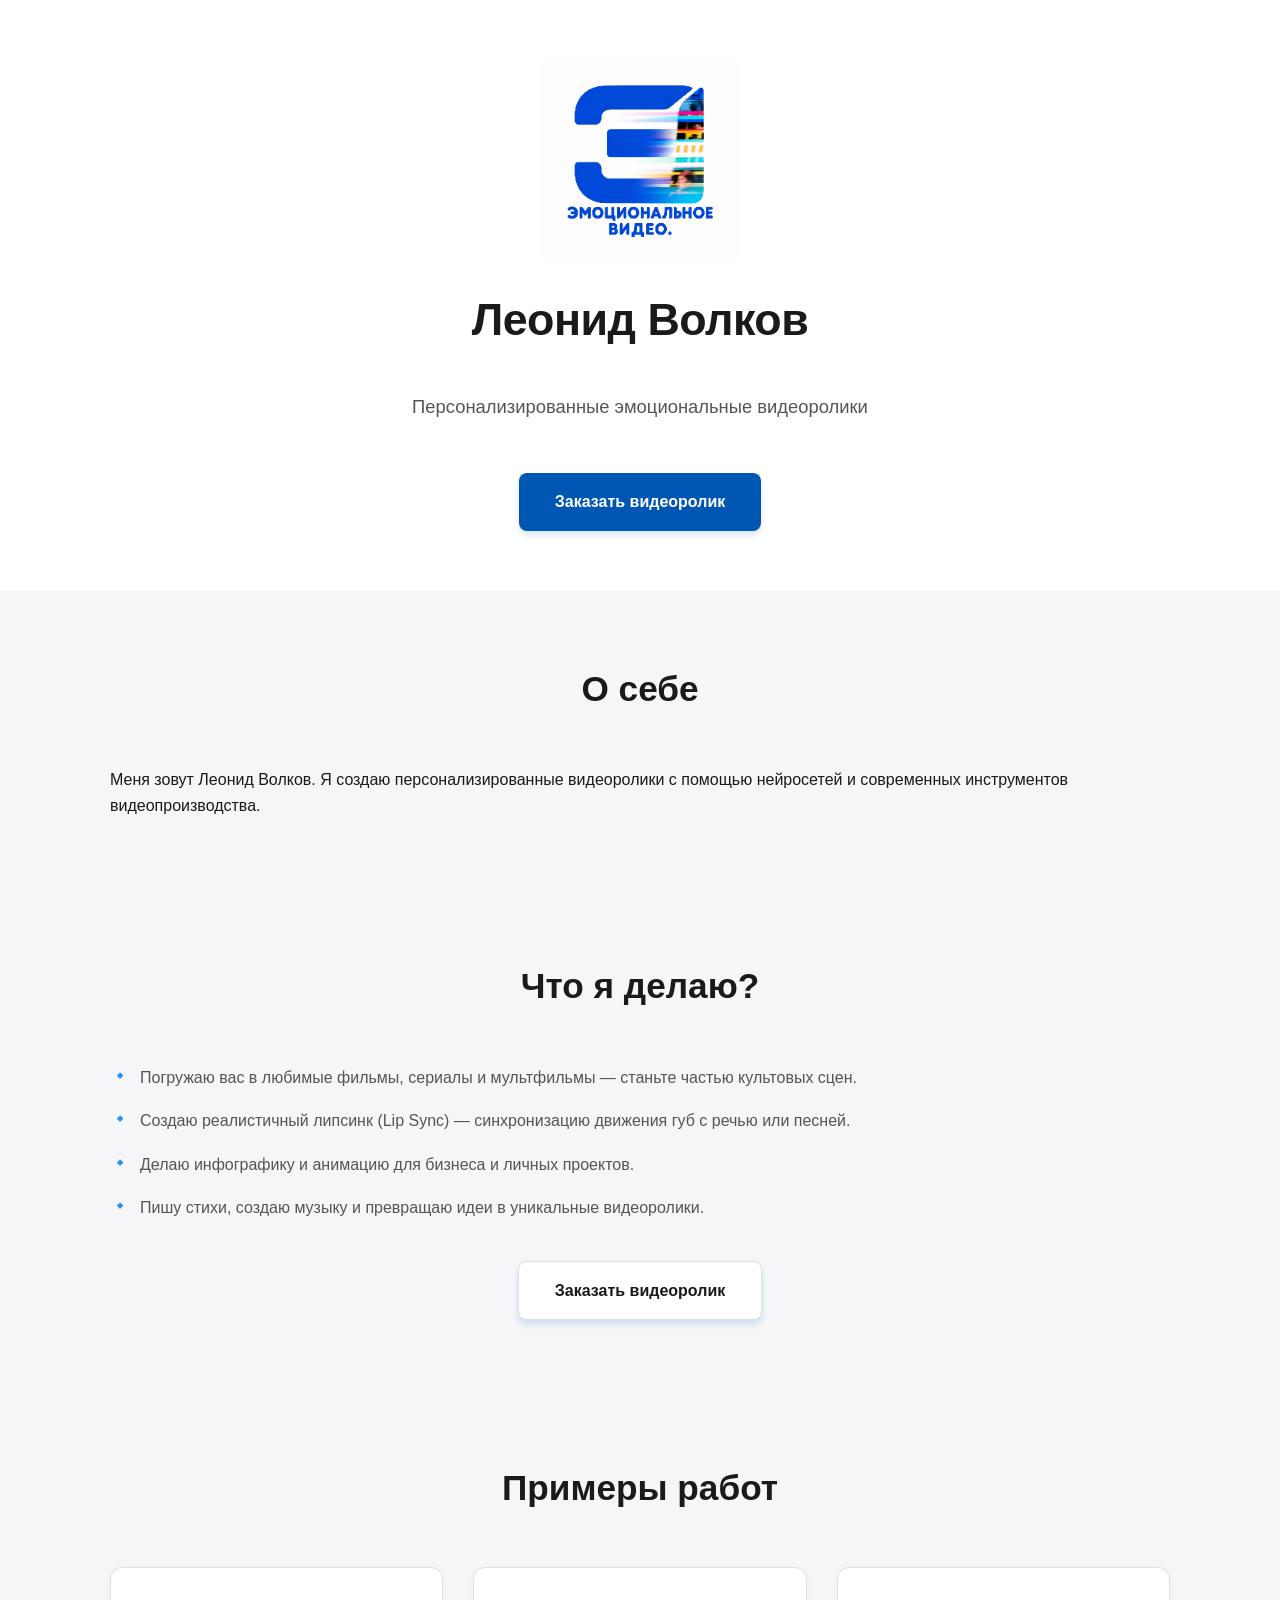
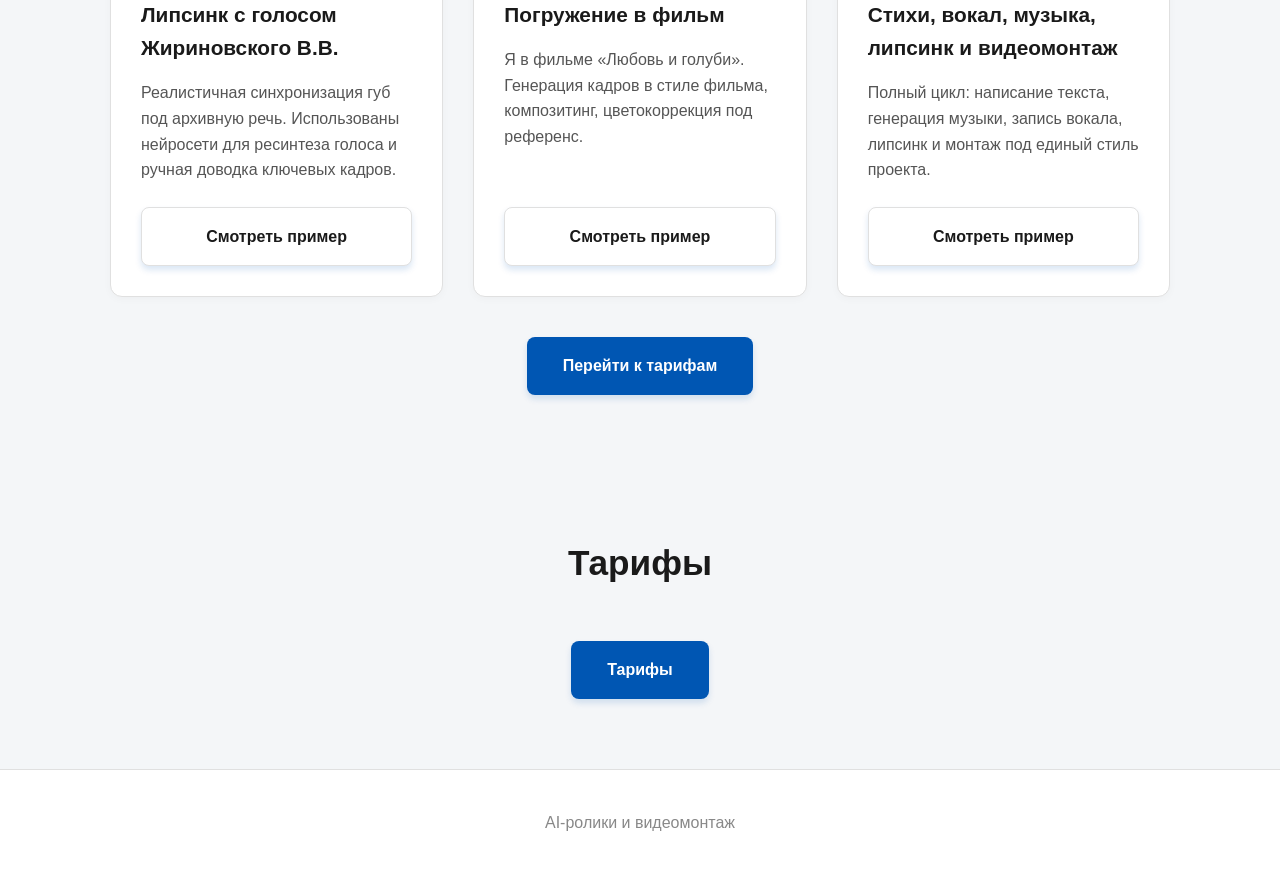
==== index.html @ b839b35c "Update index.html" ====
<!DOCTYPE html>
<html lang="ru">
<head>
  <meta charset="UTF-8" />
  <meta name="viewport" content="width=device-width, initial-scale=1.0"/>
  <title>Эмоциональное видео</title>
  <link rel="stylesheet" href="style.css" />
</head>
<body>
  <header class="hero">
    <div class="container hero-content">
      <a href="/" class="logo-link">
        <img src="logo.png" alt="Логотип Эмоциональное видео" class="logo" />
      </a>
      <h1 class="hero-title">Леонид Волков</h1>
      <p class="hero-subtitle">Персонализированные эмоциональные видеоролики</p>
      <!-- Кнопка заказа: ведёт на форму Vercel -->
      <a href="https://emotion-vid-form.vercel.app/" target="_blank" rel="noopener noreferrer" class="btn btn-primary">Заказать видеоролик</a>
    </div>
  </header>

  <main class="container">
    <section id="about" class="section">
      <h2>О себе</h2>
      <p>Меня зовут Леонид Волков. Я создаю персонализированные видеоролики с помощью нейросетей и современных инструментов видеопроизводства.</p>
    </section>

    <section id="services" class="section">
      <h2>Что я делаю?</h2>
      <ul class="services-list">
        <li>Погружаю вас в любимые фильмы, сериалы и мультфильмы — станьте частью культовых сцен.</li>
        <li>Создаю реалистичный липсинк (Lip Sync) — синхронизацию движения губ с речью или песней.</li>
        <li>Делаю инфографику и анимацию для бизнеса и личных проектов.</li>
        <li>Пишу стихи, создаю музыку и превращаю идеи в уникальные видеоролики.</li>
      </ul>
      
      <div class="cta-block">
        <a href="https://emotion-vid-form.vercel.app/" target="_blank" rel="noopener noreferrer" class="btn btn-secondary">Заказать видеоролик</a>
      </div>
    </section>

    <section id="portfolio" class="section">
      <h2>Примеры работ</h2>
      <div class="portfolio-grid">
        <article class="portfolio-card">
          <h3>Липсинк с голосом Жириновского В.В.</h3>
          <p>Реалистичная синхронизация губ под архивную речь. Использованы нейросети для ресинтеза голоса и ручная доводка ключевых кадров.</p>
          <!-- Ссылка на Яндекс Диск -->
          <a href="https://disk.yandex.ru/i/XVsx-umc2unrLg" target="_blank" rel="noopener noreferrer" class="btn btn-secondary">Смотреть пример</a>
        </article>
        <article class="portfolio-card">
          <h3>Погружение в фильм</h3>
          <p>Я в фильме «Любовь и голуби». Генерация кадров в стиле фильма, композитинг, цветокоррекция под референс.</p>
          <!-- Ссылка на Яндекс Диск -->
          <a href="https://disk.yandex.ru/i/4N3-dOm4tUbSUQ" target="_blank" rel="noopener noreferrer" class="btn btn-secondary">Смотреть пример</a>
        </article>
        <article class="portfolio-card">
          <h3>Стихи, вокал, музыка, липсинк и видеомонтаж</h3>
          <p>Полный цикл: написание текста, генерация музыки, запись вокала, липсинк и монтаж под единый стиль проекта.</p>
          <!-- Ссылка на Яндекс Диск -->
          <a href="https://disk.yandex.ru/i/h8XkoGeru8q1Rg" target="_blank" rel="noopener noreferrer" class="btn btn-secondary">Смотреть пример</a>
        </article>
      </div>

      <!-- Кнопка для перехода к секции тарифов -->
      <div class="cta-block" style="margin-top: 40px; text-align: center;">
        <a href="#pricing" class="btn btn-primary">Перейти к тарифам</a>
      </div>
    </section>

    <section id="pricing" class="section">
      <h2>Тарифы</h2>
      
      <!-- Крупная кнопка «Тарифы», ведущая на Яндекс Диск -->
      <div class="cta-block" style="margin-top: 20px; text-align: center;">
        <a href="https://disk.yandex.ru/i/L6-0BLLnjl2rQQ" target="_blank" rel="noopener noreferrer" class="btn btn-primary">Тарифы</a>
      </div>
    </section>
  </main>

  <footer>
    <div class="container">
      <p>AI-ролики и видеомонтаж</p>
      
    </div>
  </footer>
</body>
</html>
---- style.css ----
/* --- Общие настройки --- */
:root {
  --primary-color: #0056b3;       /* Более глубокий синий, как на логотипе */
  --primary-hover: #003d82;      /* Цвет при наведении */
  --text-dark: #1a1a1a;           /* Почти чёрный, но мягче для глаз */
  --text-gray: #555555;          /* Серый для второстепенного текста */
  --bg-light: #f4f6f8;           /* Лёгкий серо-голубой фон вместо чисто белого */
  --border-color: #e0e0e0;
  --container-width: 1100px;
}

* {
  box-sizing: border-box;
  margin: 0;
  padding: 0;
}

body {
  /* Современный стек шрифтов: выглядит дорого и читается отлично */
  font-family: -apple-system, BlinkMacSystemFont, "Segoe UI", Roboto, "Helvetica Neue", Arial, sans-serif;
  color: var(--text-dark);
  line-height: 1.6;
  background-color: var(--bg-light);
}

.container {
  max-width: var(--container-width);
  margin: 0 auto;
  padding: 0 20px;
}

a {
  text-decoration: none;
  color: inherit;
}

ul {
  list-style: none;
}

/* --- Hero-секция (первый экран) --- */
.hero {
  background-color: #ffffff;
  padding: 60px 0;
  text-align: center;
}

.hero-content {
  display: flex;
  flex-direction: column;
  align-items: center;
  gap: 24px;
}

.logo {
  max-width: 200px;
  height: auto;
  display: block;
}

.hero-info {
  text-align: center;
  max-width: 600px;
}

.hero-title {
  font-size: 2.8rem;
  font-weight: 700;
  color: var(--text-dark);
  margin: 0 0 12px;
  letter-spacing: -0.5px;
}

.hero-subtitle {
  font-size: 1.15rem;
  color: var(--text-gray);
  margin-bottom: 28px;
}

/* --- Кнопки (единый стиль для всех) --- */
.btn {
  display: inline-block;
  padding: 16px 36px;
  border-radius: 8px;
  font-weight: 600;
  font-size: 1rem;
  transition: all 0.3s cubic-bezier(0.25, 1, 0.5, 1);
  text-align: center;
  box-shadow: 0 4px 6px rgba(0, 86, 179, 0.15);
}

.btn-primary {
  background-color: var(--primary-color);
  color: #ffffff;
}

.btn-primary:hover {
  background-color: var(--primary-hover);
  transform: translateY(-2px);
  box-shadow: 0 6px 12px rgba(0, 86, 179, 0.25);
}

.btn-secondary {
  background-color: #ffffff;
  color: var(--text-dark);
  border: 1px solid var(--border-color);
}

.btn-secondary:hover {
  background-color: #f9f9f9;
  border-color: var(--border-color);
  transform: translateY(-1px);
}

/* --- Секции --- */
.section {
  padding: 70px 0;
}

h2 {
  font-size: 2.2rem;
  text-align: center;
  margin-bottom: 50px;
  color: var(--text-dark);
  font-weight: 700;
}

.services-list li {
  margin-bottom: 18px;
  color: var(--text-gray);
  display: flex;
  align-items: flex-start;
}

.services-list li::before {
  content: "🔹";
  margin-right: 10px;
  display: inline-block;
  line-height: 1.4;
}

.cta-block {
  margin-top: 40px;
  text-align: center;
}

/* --- Портфолио (примеры работ) --- */
.portfolio-grid {
  display: grid;
  grid-template-columns: repeat(auto-fit, minmax(300px, 1fr));
  gap: 30px;
}

.portfolio-card {
  background: #ffffff;
  border: 1px solid var(--border-color);
  padding: 30px;
  border-radius: 12px;
  display: flex;
  flex-direction: column;
  box-shadow: 0 2px 8px rgba(0,0,0,0.03);
  transition: transform 0.3s ease;
}

.portfolio-card:hover {
  transform: translateY(-4px);
  box-shadow: 0 8px 20px rgba(0,0,0,0.08);
  border-color: transparent;
}

.portfolio-card h3 {
  margin-top: 0;
  margin-bottom: 16px;
  color: var(--text-dark);
  font-size: 1.3rem;
}

.portfolio-card p {
  color: var(--text-gray);
  margin-bottom: 24px;
  flex-grow: 1;
}

.link-btn {
  color: var(--primary-color);
  font-weight: 600;
  align-self: flex-start;
  display: inline-block;
  padding: 10px 20px;
  background: #f0f7ff;
  border-radius: 6px;
  transition: all 0.2s;
}

.link-btn:hover {
  background: var(--primary-color);
  color: #ffffff;
}

/* --- Footer --- */
footer {
  background-color: #ffffff;
  padding: 40px 0;
  text-align: center;
  color: #888;
  border-top: 1px solid var(--border-color);
}

/* --- Адаптивность (мобильные) --- */
@media (max-width: 768px) {
  .hero-title {
    font-size: 2.2rem;
  }
  
  .hero-content {
    padding: 0 16px;
  }

  .section {
    padding: 50px 0;
  }
}
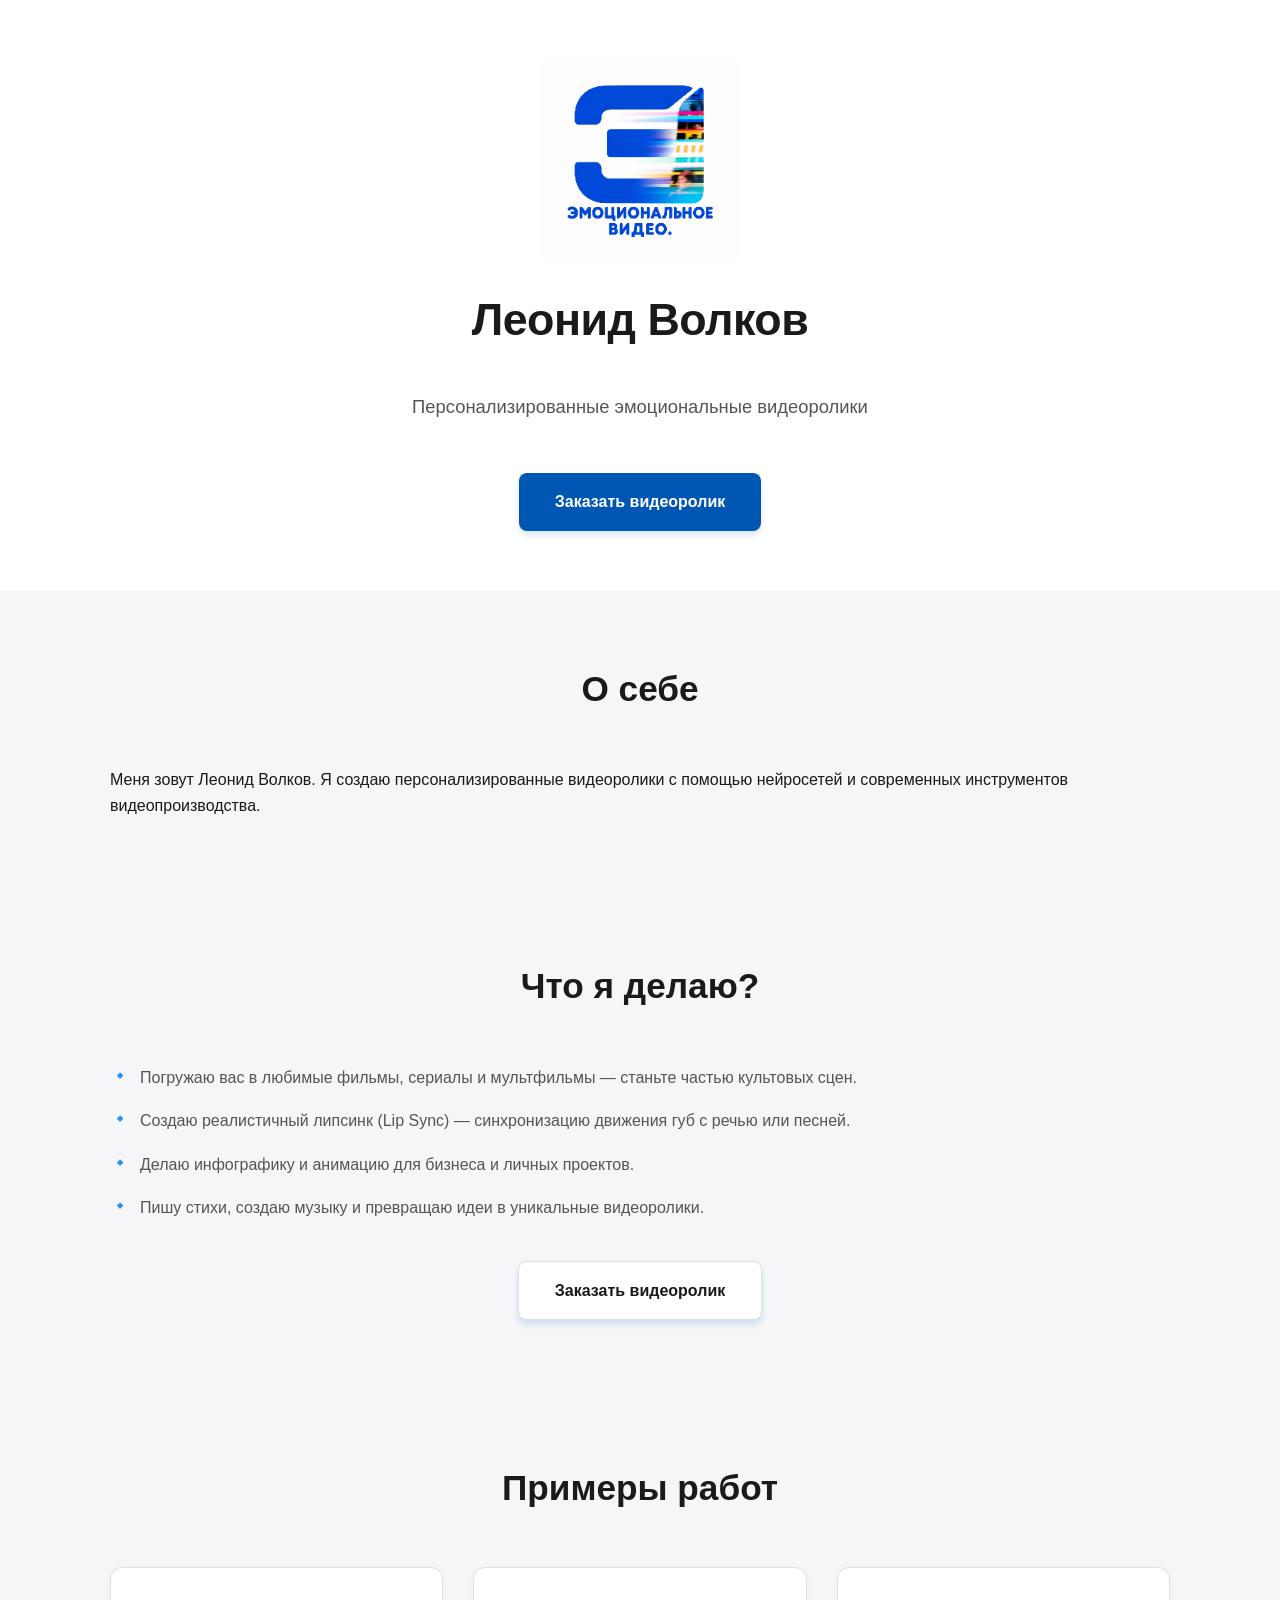
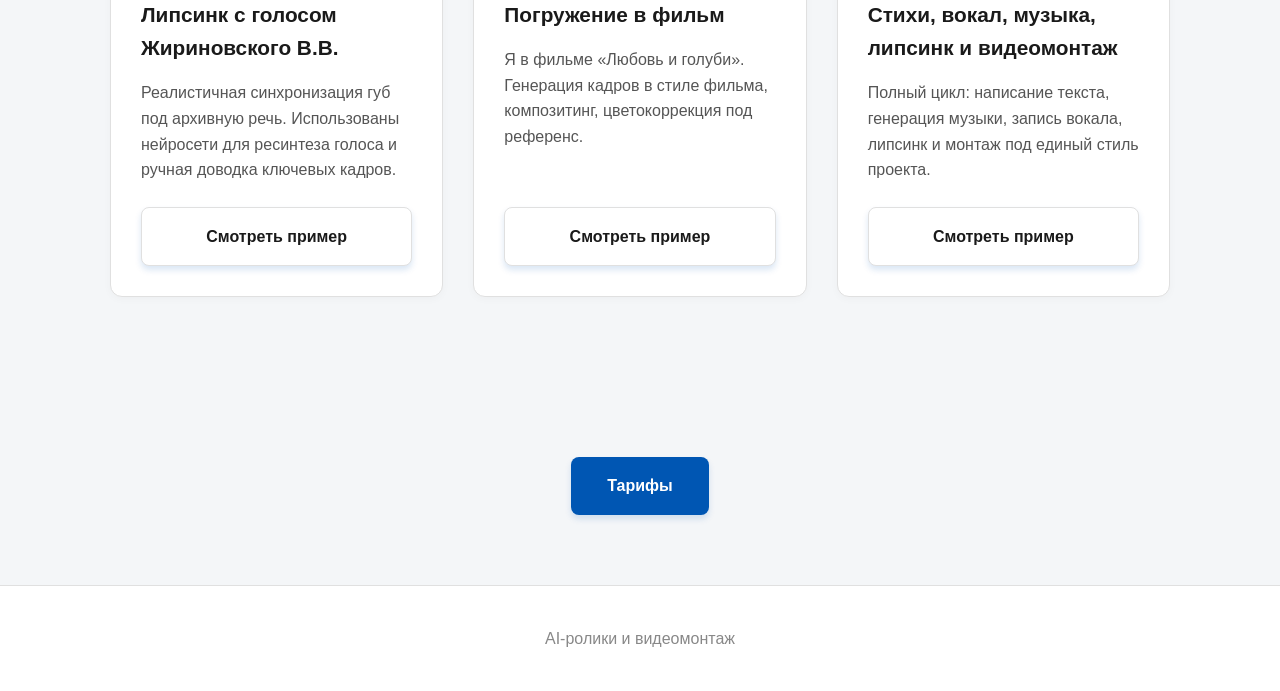
==== commit ba2b68e7: "Update index.html" ====
--- a/index.html
+++ b/index.html
@@ -63,14 +63,11 @@
         </article>
       </div>
 
-      <!-- Кнопка для перехода к секции тарифов -->
-      <div class="cta-block" style="margin-top: 40px; text-align: center;">
-        <a href="#pricing" class="btn btn-primary">Перейти к тарифам</a>
-      </div>
+      
     </section>
 
     <section id="pricing" class="section">
-      <h2>Тарифы</h2>
+     
       
       <!-- Крупная кнопка «Тарифы», ведущая на Яндекс Диск -->
       <div class="cta-block" style="margin-top: 20px; text-align: center;">
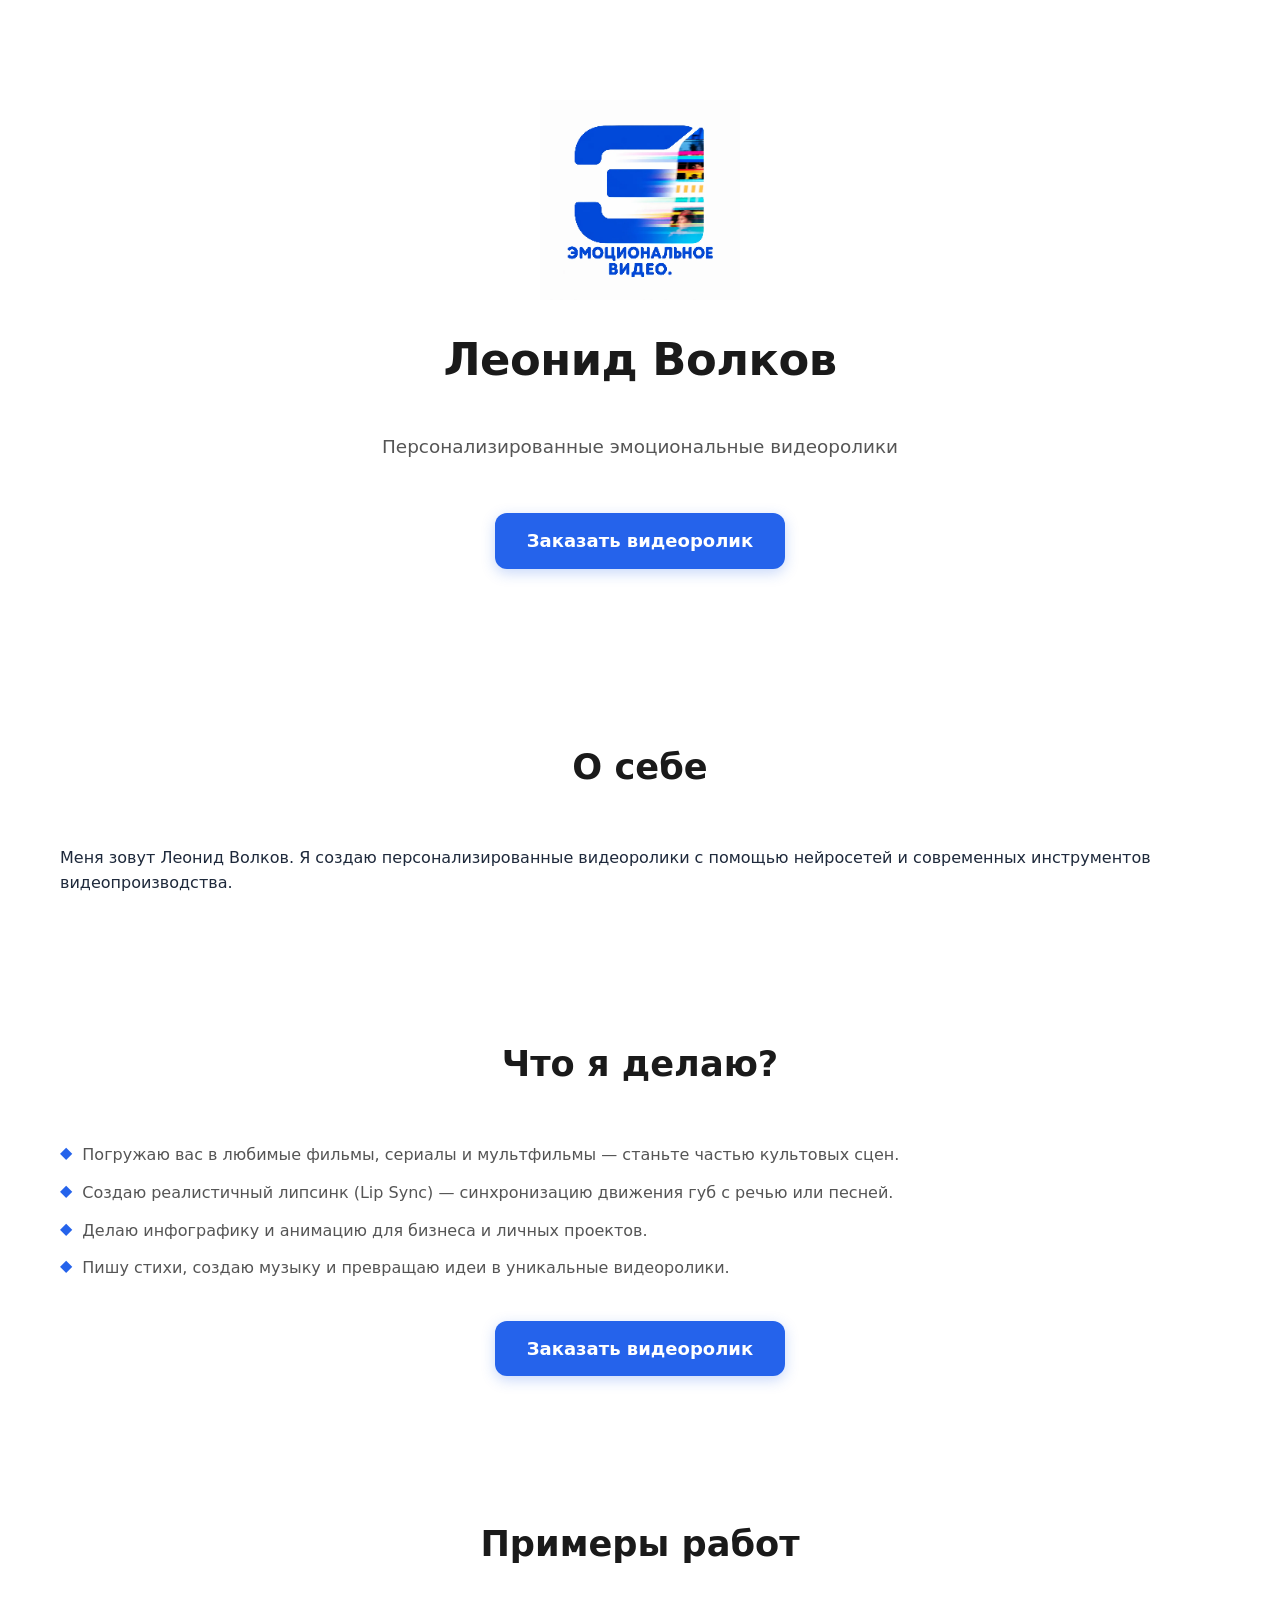
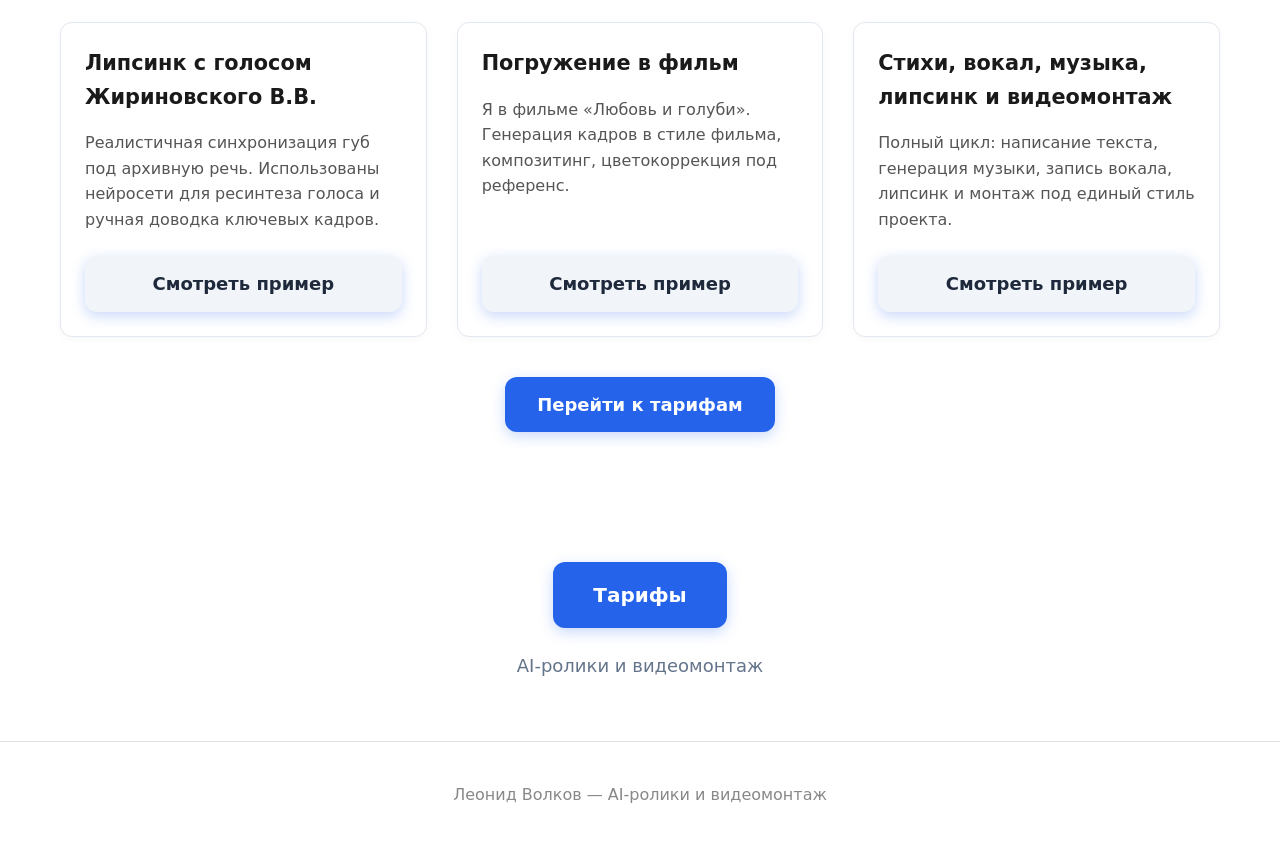
==== commit 735b6da0: "Update index.html" ====
--- a/index.html
+++ b/index.html
@@ -1,11 +1,117 @@
-
- <!DOCTYPE html>
+<!DOCTYPE html>
 <html lang="ru">
 <head>
   <meta charset="UTF-8" />
   <meta name="viewport" content="width=device-width, initial-scale=1.0"/>
   <title>Эмоциональное видео</title>
   <link rel="stylesheet" href="style.css" />
+  <style>
+    /* Базовые стили */
+    body {
+      margin: 0;
+      font-family: system-ui, -apple-system, Segoe UI, Roboto, Helvetica, Arial, sans-serif;
+      color: #1e293b;
+      background-color: #ffffff;
+    }
+    .container {
+      max-width: 1200px;
+      margin: 0 auto;
+      padding: 0 20px;
+    }
+    .section {
+      padding: 70px 0;
+    }
+    .hero {
+      padding: 100px 0;
+      text-align: center;
+    }
+
+    /* Стили для кнопок */
+    .btn-inline {
+      display: inline-block;
+      padding: 16px 32px;
+      background-color: #2563eb;
+      color: #ffffff !important;
+      text-decoration: none;
+      border-radius: 12px;
+      font-weight: 600;
+      text-align: center;
+      box-shadow: 0 4px 14px rgba(37, 99, 235, 0.25);
+      transition: all 0.3s ease;
+      border: none;
+      cursor: pointer;
+      font-size: 18px;
+      line-height: 1.3;
+    }
+    .btn-inline:hover {
+      background-color: #1d4ed8;
+      transform: translateY(-2px);
+      box-shadow: 0 8px 20px rgba(37, 99, 235, 0.3);
+    }
+    .btn-inline.secondary {
+      background-color: #f1f5f9;
+      color: #1e293b !important;
+    }
+    .btn-inline.secondary:hover {
+      background-color: #e2e8f0;
+    }
+
+    /* Сетка карточек портфолио */
+    .portfolio-grid {
+      display: grid;
+      grid-template-columns: repeat(auto-fit, minmax(300px, 1fr));
+      gap: 30px;
+      margin-top: 30px;
+    }
+    .portfolio-card {
+      border: 1px solid #e2e8f0;
+      padding: 24px;
+      border-radius: 12px;
+      background: #ffffff;
+    }
+
+    /* Блок CTA (кнопки призыва к действию) */
+    .cta-block {
+      margin-top: 40px;
+      text-align: center;
+    }
+
+    /* Стили специально под секцию «Тарифы» как на скриншоте */
+    .pricing-wrapper {
+      text-align: center;
+      padding: 60px 20px;
+      background-color: #ffffff;
+    }
+    .pricing-wrapper .btn-inline {
+      padding: 20px 40px;
+      font-size: 20px;
+      border-radius: 12px;
+    }
+    .pricing-subtitle {
+      margin-top: 24px;
+      font-size: 18px;
+      color: #64748b;
+      font-weight: 400;
+    }
+
+    /* Стили списка услуг */
+    .services-list {
+      list-style: none;
+      padding: 0;
+      margin: 24px 0;
+    }
+    .services-list li {
+      margin-bottom: 12px;
+      display: flex;
+      align-items: flex-start;
+    }
+    .services-list li::before {
+      content: "◆";
+      margin-right: 10px;
+      color: #2563eb;
+      font-weight: bold;
+    }
+  </style>
 </head>
 <body>
   <header class="hero">
@@ -15,8 +121,7 @@
       </a>
       <h1 class="hero-title">Леонид Волков</h1>
       <p class="hero-subtitle">Персонализированные эмоциональные видеоролики</p>
-      <!-- Кнопка заказа: ведёт на форму Vercel -->
-      <a href="https://emotion-vid-form.vercel.app/" target="_blank" rel="noopener noreferrer" class="btn btn-primary">Заказать видеоролик</a>
+      <a href="https://emotion-vid-form.vercel.app/" target="_blank" rel="noopener noreferrer" class="btn-inline">Заказать видеоролик</a>
     </div>
   </header>
 
@@ -34,9 +139,8 @@
         <li>Делаю инфографику и анимацию для бизнеса и личных проектов.</li>
         <li>Пишу стихи, создаю музыку и превращаю идеи в уникальные видеоролики.</li>
       </ul>
-      
       <div class="cta-block">
-        <a href="https://emotion-vid-form.vercel.app/" target="_blank" rel="noopener noreferrer" class="btn btn-secondary">Заказать видеоролик</a>
+        <a href="https://emotion-vid-form.vercel.app/" target="_blank" rel="noopener noreferrer" class="btn-inline">Заказать видеоролик</a>
       </div>
     </section>
 
@@ -46,42 +150,38 @@
         <article class="portfolio-card">
           <h3>Липсинк с голосом Жириновского В.В.</h3>
           <p>Реалистичная синхронизация губ под архивную речь. Использованы нейросети для ресинтеза голоса и ручная доводка ключевых кадров.</p>
-          <!-- Ссылка на Яндекс Диск -->
-          <a href="https://disk.yandex.ru/i/XVsx-umc2unrLg" target="_blank" rel="noopener noreferrer" class="btn btn-secondary">Смотреть пример</a>
+          <a href="https://disk.yandex.ru/i/XVsx-umc2unrLg" target="_blank" rel="noopener noreferrer" class="btn-inline secondary">Смотреть пример</a>
         </article>
         <article class="portfolio-card">
           <h3>Погружение в фильм</h3>
           <p>Я в фильме «Любовь и голуби». Генерация кадров в стиле фильма, композитинг, цветокоррекция под референс.</p>
-          <!-- Ссылка на Яндекс Диск -->
-          <a href="https://disk.yandex.ru/i/4N3-dOm4tUbSUQ" target="_blank" rel="noopener noreferrer" class="btn btn-secondary">Смотреть пример</a>
+          <a href="https://disk.yandex.ru/i/4N3-dOm4tUbSUQ" target="_blank" rel="noopener noreferrer" class="btn-inline secondary">Смотреть пример</a>
         </article>
         <article class="portfolio-card">
           <h3>Стихи, вокал, музыка, липсинк и видеомонтаж</h3>
           <p>Полный цикл: написание текста, генерация музыки, запись вокала, липсинк и монтаж под единый стиль проекта.</p>
-          <!-- Ссылка на Яндекс Диск -->
-          <a href="https://disk.yandex.ru/i/h8XkoGeru8q1Rg" target="_blank" rel="noopener noreferrer" class="btn btn-secondary">Смотреть пример</a>
+          <a href="https://disk.yandex.ru/i/h8XkoGeru8q1Rg" target="_blank" rel="noopener noreferrer" class="btn-inline secondary">Смотреть пример</a>
         </article>
       </div>
-
-      
+      <div class="cta-block">
+        <a href="#pricing" class="btn-inline">Перейти к тарифам</a>
+      </div>
     </section>
 
-    <section id="pricing" class="section">
-     
-      
-      <!-- Крупная кнопка «Тарифы», ведущая на Яндекс Диск -->
-      <div class="cta-block" style="margin-top: 20px; text-align: center;">
-        <a href="https://disk.yandex.ru/i/L6-0BLLnjl2rQQ" target="_blank" rel="noopener noreferrer" class="btn btn-primary">Тарифы</a>
-      </div>
+    <section id="pricing" class="pricing-wrapper">
+      <!-- Кнопка «Тарифы» как на скриншоте -->
+      <a href="https://disk.yandex.ru/i/L6-0BLLnjl2rQQ" target="_blank" rel="noopener noreferrer" class="btn-inline">Тарифы</a>
+      <!-- Подпись под кнопкой как на скриншоте -->
+      <p class="pricing-subtitle">AI‑ролики и видеомонтаж</p>
     </section>
   </main>
 
   <footer>
     <div class="container">
-      <p>AI-ролики и видеомонтаж</p>
+      <p>Леонид Волков — AI‑ролики и видеомонтаж</p>
       
     </div>
   </footer>
 </body>
 </html>
-  
+
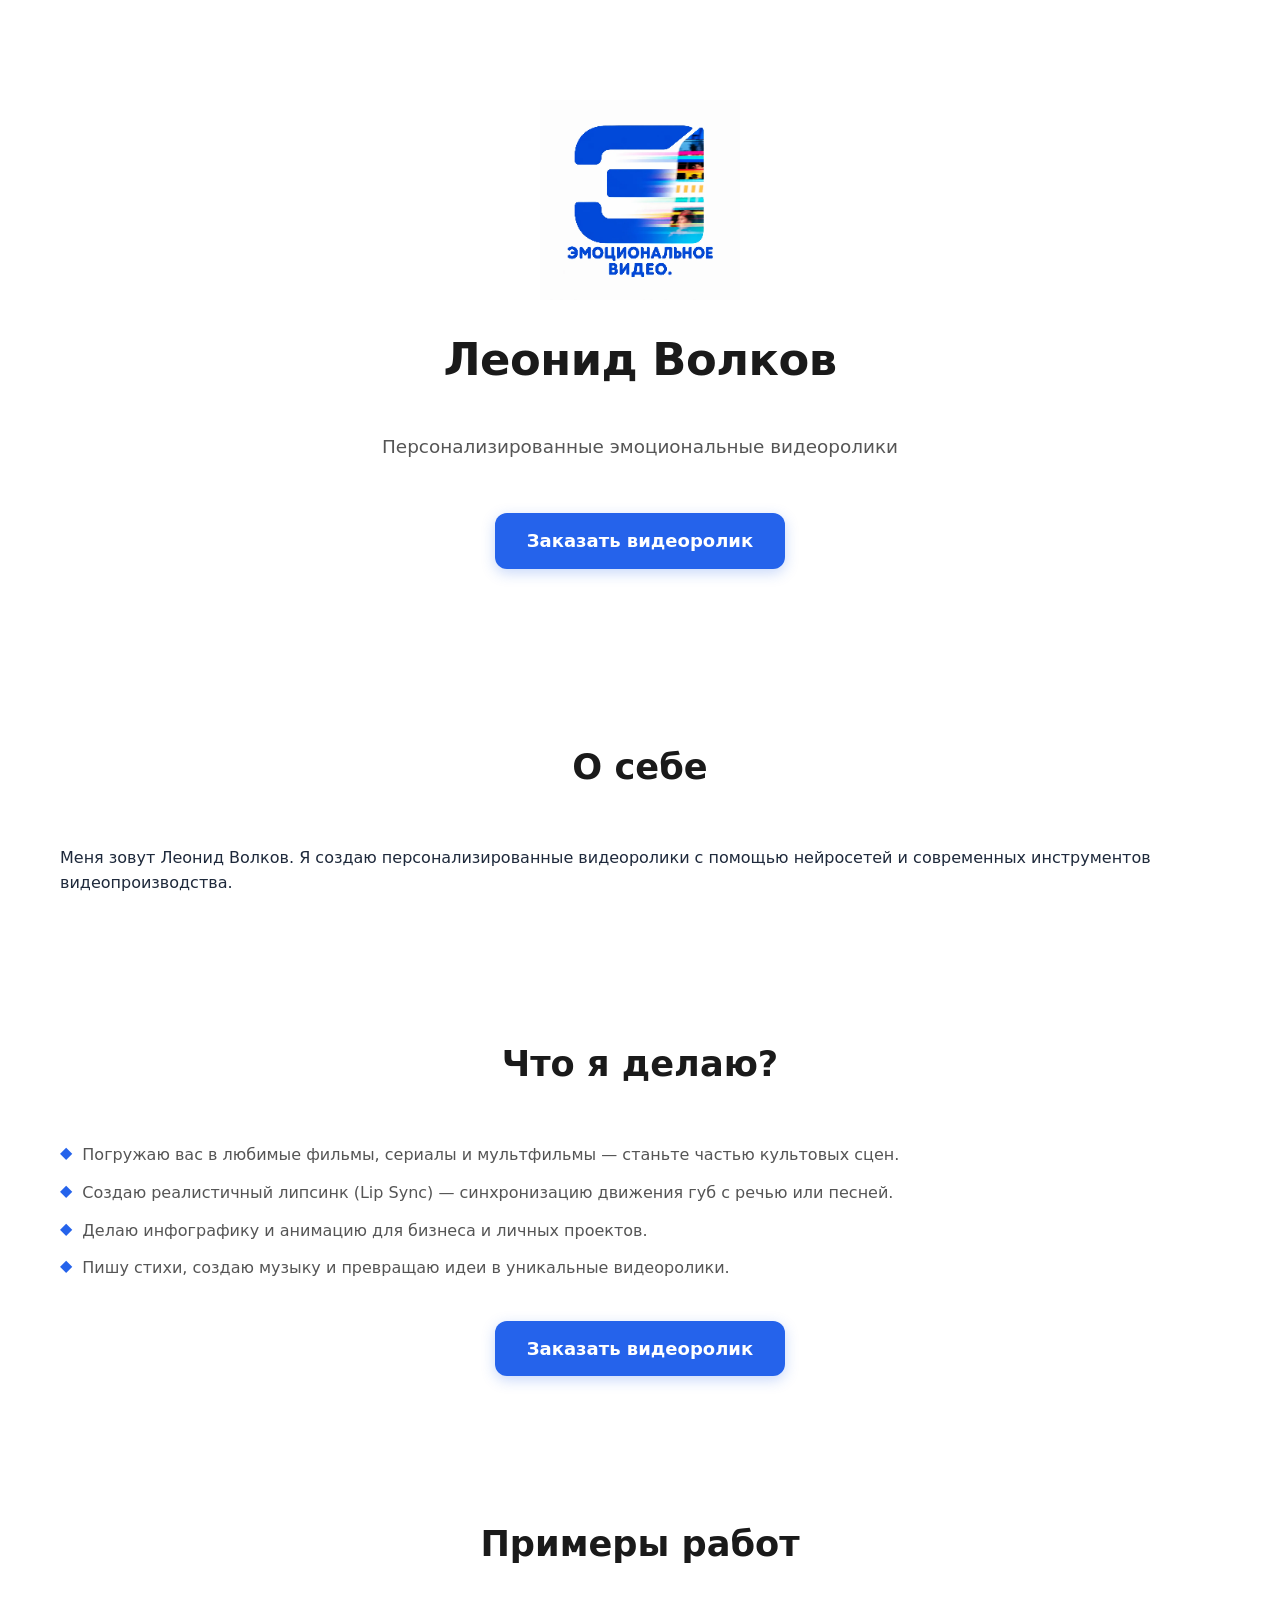
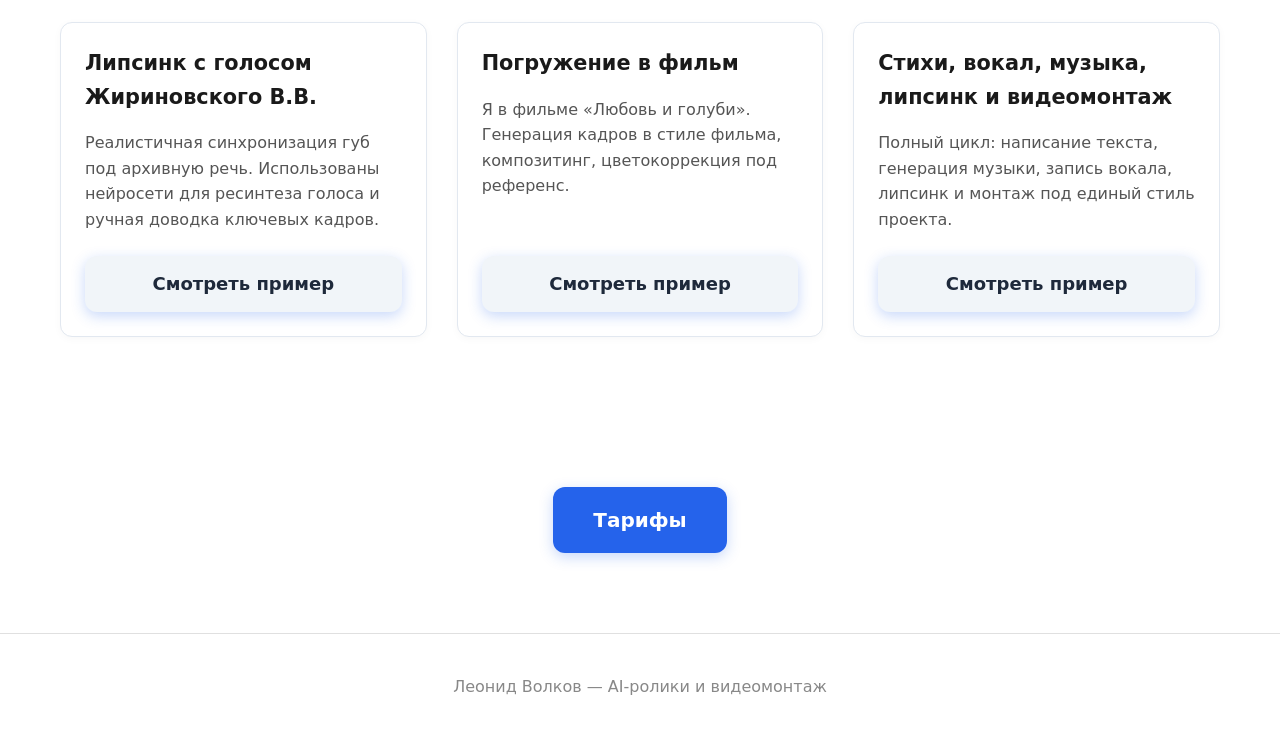
==== commit 42b9cda9: "Update index.html" ====
--- a/index.html
+++ b/index.html
@@ -79,19 +79,13 @@
     /* Стили специально под секцию «Тарифы» как на скриншоте */
     .pricing-wrapper {
       text-align: center;
-      padding: 60px 20px;
+      padding: 80px 20px;
       background-color: #ffffff;
     }
     .pricing-wrapper .btn-inline {
       padding: 20px 40px;
       font-size: 20px;
       border-radius: 12px;
-    }
-    .pricing-subtitle {
-      margin-top: 24px;
-      font-size: 18px;
-      color: #64748b;
-      font-weight: 400;
     }
 
     /* Стили списка услуг */
@@ -163,16 +157,12 @@
           <a href="https://disk.yandex.ru/i/h8XkoGeru8q1Rg" target="_blank" rel="noopener noreferrer" class="btn-inline secondary">Смотреть пример</a>
         </article>
       </div>
-      <div class="cta-block">
-        <a href="#pricing" class="btn-inline">Перейти к тарифам</a>
-      </div>
+      <!-- Кнопка «Перейти к тарифам» удалена по вашему запросу -->
     </section>
 
     <section id="pricing" class="pricing-wrapper">
-      <!-- Кнопка «Тарифы» как на скриншоте -->
+      <!-- Только одна кнопка «Тарифы» как на скриншоте -->
       <a href="https://disk.yandex.ru/i/L6-0BLLnjl2rQQ" target="_blank" rel="noopener noreferrer" class="btn-inline">Тарифы</a>
-      <!-- Подпись под кнопкой как на скриншоте -->
-      <p class="pricing-subtitle">AI‑ролики и видеомонтаж</p>
     </section>
   </main>
 
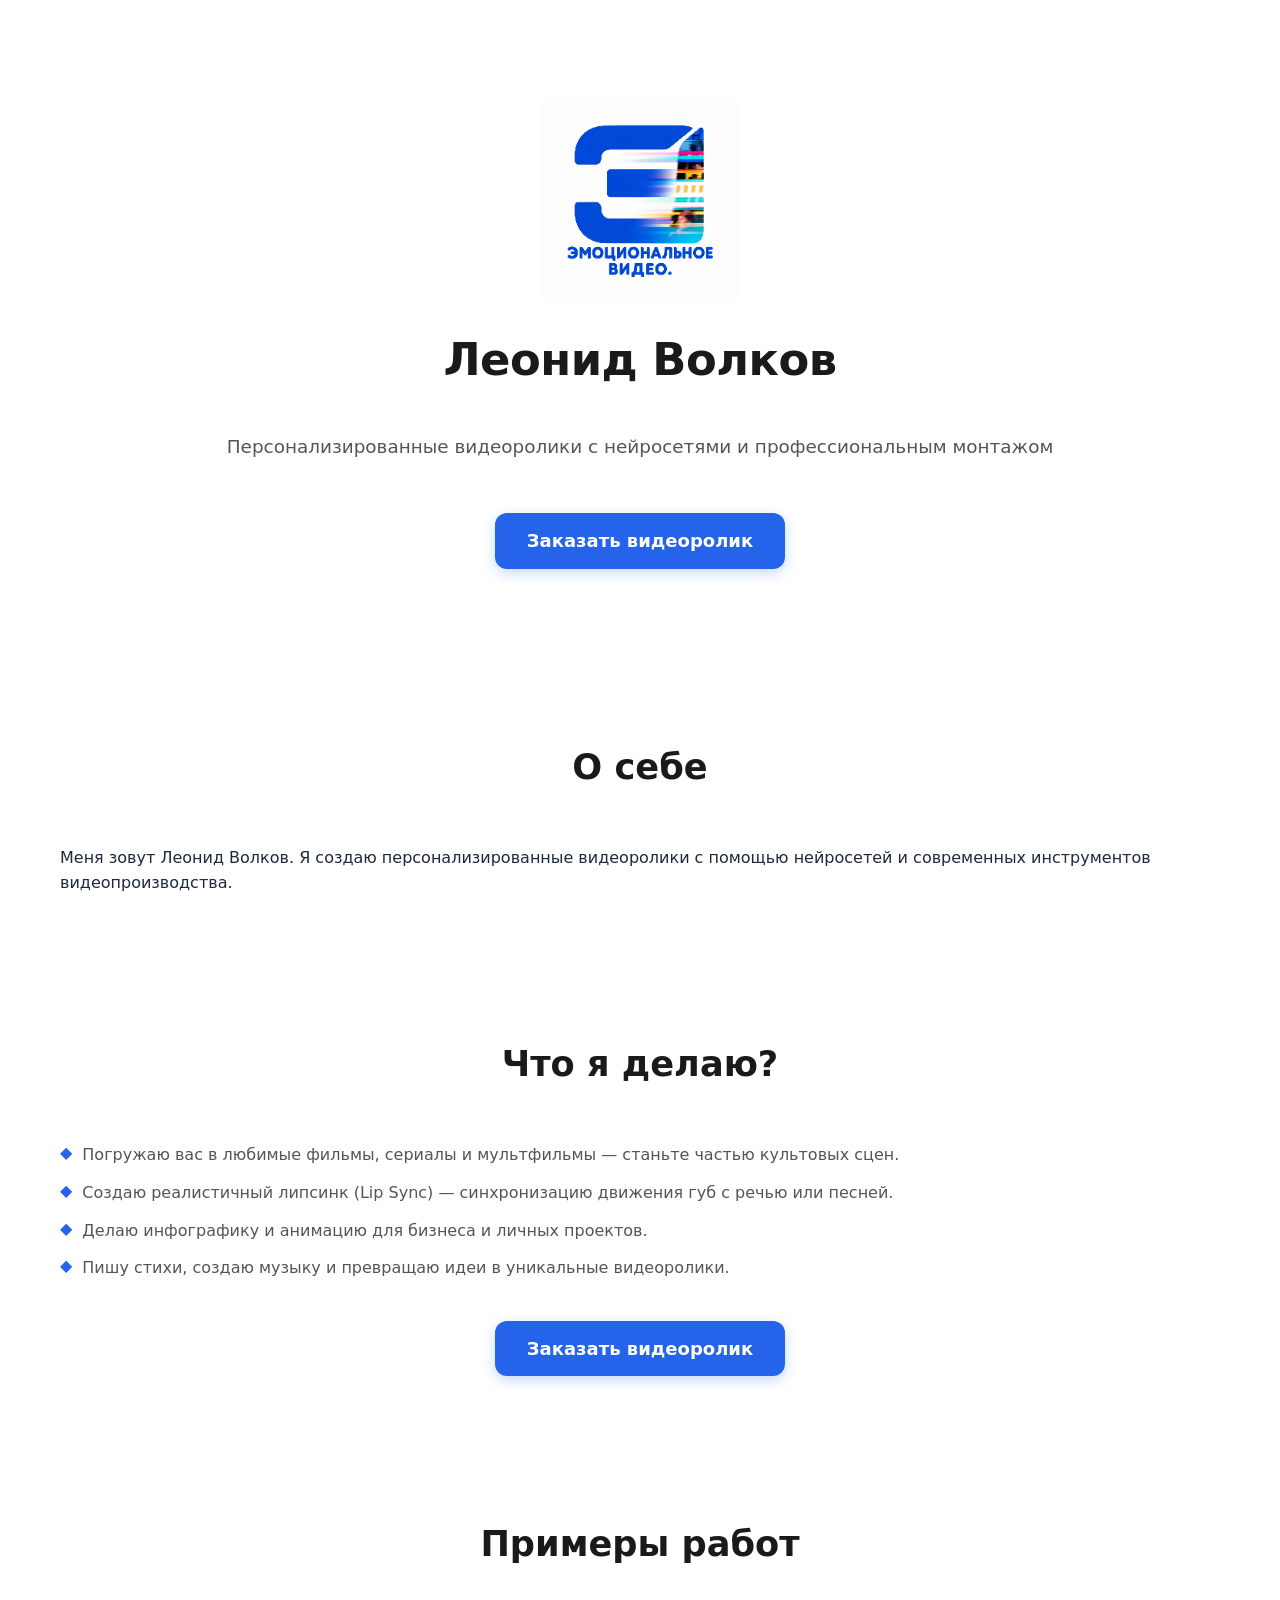
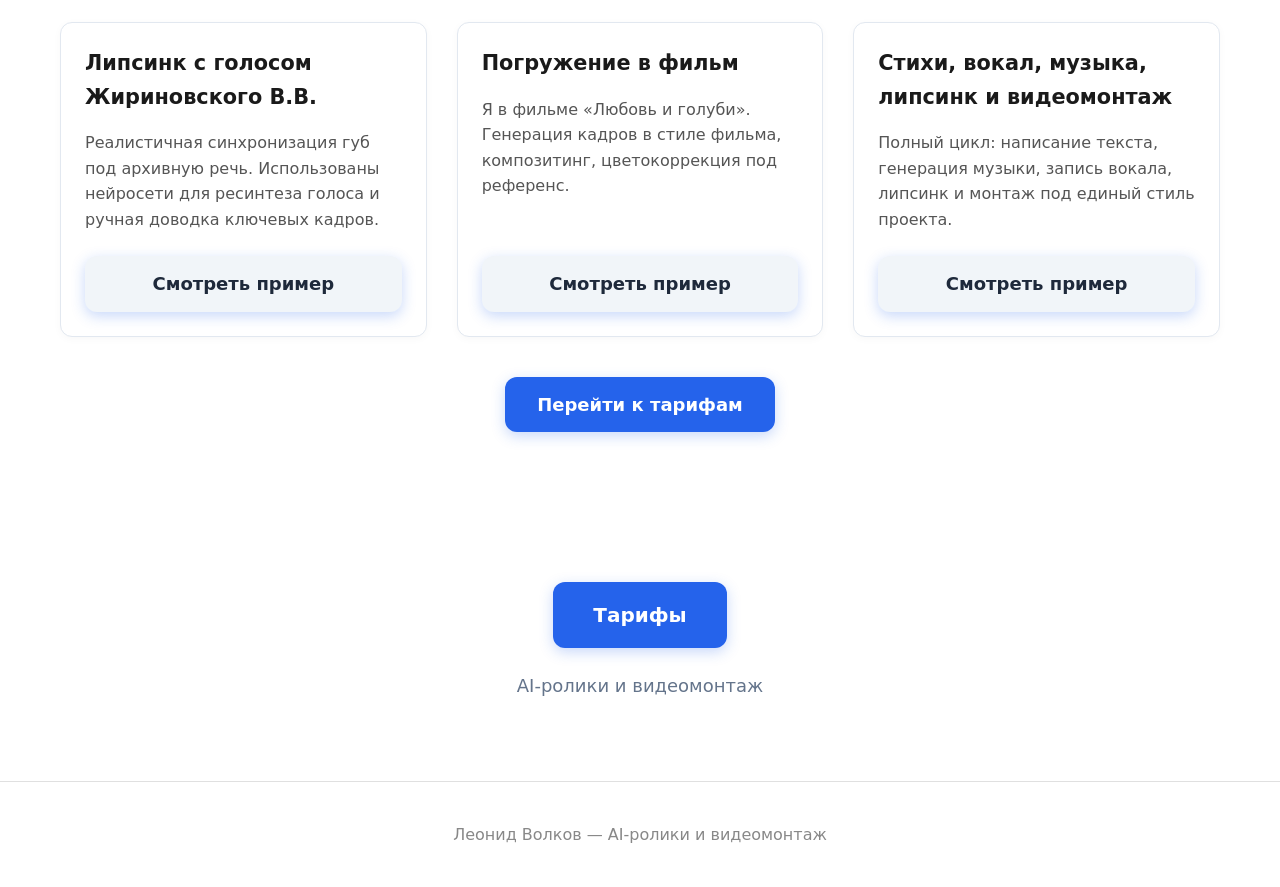
==== commit d6859dc4: "Update index.html" ====
--- a/index.html
+++ b/index.html
@@ -3,10 +3,9 @@
 <head>
   <meta charset="UTF-8" />
   <meta name="viewport" content="width=device-width, initial-scale=1.0"/>
-  <title>Эмоциональное видео</title>
+  <title>Леонид Волков — Эмоциональное видео</title>
   <link rel="stylesheet" href="style.css" />
   <style>
-    /* Базовые стили */
     body {
       margin: 0;
       font-family: system-ui, -apple-system, Segoe UI, Roboto, Helvetica, Arial, sans-serif;
@@ -26,7 +25,6 @@
       text-align: center;
     }
 
-    /* Стили для кнопок */
     .btn-inline {
       display: inline-block;
       padding: 16px 32px;
@@ -56,7 +54,6 @@
       background-color: #e2e8f0;
     }
 
-    /* Сетка карточек портфолио */
     .portfolio-grid {
       display: grid;
       grid-template-columns: repeat(auto-fit, minmax(300px, 1fr));
@@ -70,13 +67,11 @@
       background: #ffffff;
     }
 
-    /* Блок CTA (кнопки призыва к действию) */
     .cta-block {
       margin-top: 40px;
       text-align: center;
     }
 
-    /* Стили специально под секцию «Тарифы» как на скриншоте */
     .pricing-wrapper {
       text-align: center;
       padding: 80px 20px;
@@ -87,8 +82,13 @@
       font-size: 20px;
       border-radius: 12px;
     }
+    .pricing-subtitle {
+      margin-top: 24px;
+      font-size: 18px;
+      color: #64748b;
+      font-weight: 400;
+    }
 
-    /* Стили списка услуг */
     .services-list {
       list-style: none;
       padding: 0;
@@ -114,7 +114,8 @@
         <img src="logo.png" alt="Логотип Эмоциональное видео" class="logo" />
       </a>
       <h1 class="hero-title">Леонид Волков</h1>
-      <p class="hero-subtitle">Персонализированные эмоциональные видеоролики</p>
+      <p class="hero-subtitle">Персонализированные видеоролики с нейросетями и профессиональным монтажом</p>
+      <!-- Рабочая ссылка на форму заказа -->
       <a href="https://emotion-vid-form.vercel.app/" target="_blank" rel="noopener noreferrer" class="btn-inline">Заказать видеоролик</a>
     </div>
   </header>
@@ -134,6 +135,7 @@
         <li>Пишу стихи, создаю музыку и превращаю идеи в уникальные видеоролики.</li>
       </ul>
       <div class="cta-block">
+        <!-- Рабочая ссылка на форму заказа -->
         <a href="https://emotion-vid-form.vercel.app/" target="_blank" rel="noopener noreferrer" class="btn-inline">Заказать видеоролик</a>
       </div>
     </section>
@@ -157,21 +159,22 @@
           <a href="https://disk.yandex.ru/i/h8XkoGeru8q1Rg" target="_blank" rel="noopener noreferrer" class="btn-inline secondary">Смотреть пример</a>
         </article>
       </div>
-      <!-- Кнопка «Перейти к тарифам» удалена по вашему запросу -->
+
+      <div class="cta-block">
+        <a href="#pricing" class="btn-inline">Перейти к тарифам</a>
+      </div>
     </section>
 
     <section id="pricing" class="pricing-wrapper">
-      <!-- Только одна кнопка «Тарифы» как на скриншоте -->
       <a href="https://disk.yandex.ru/i/L6-0BLLnjl2rQQ" target="_blank" rel="noopener noreferrer" class="btn-inline">Тарифы</a>
+      <p class="pricing-subtitle">AI‑ролики и видеомонтаж</p>
     </section>
   </main>
 
   <footer>
     <div class="container">
       <p>Леонид Волков — AI‑ролики и видеомонтаж</p>
-      
     </div>
   </footer>
 </body>
 </html>
-
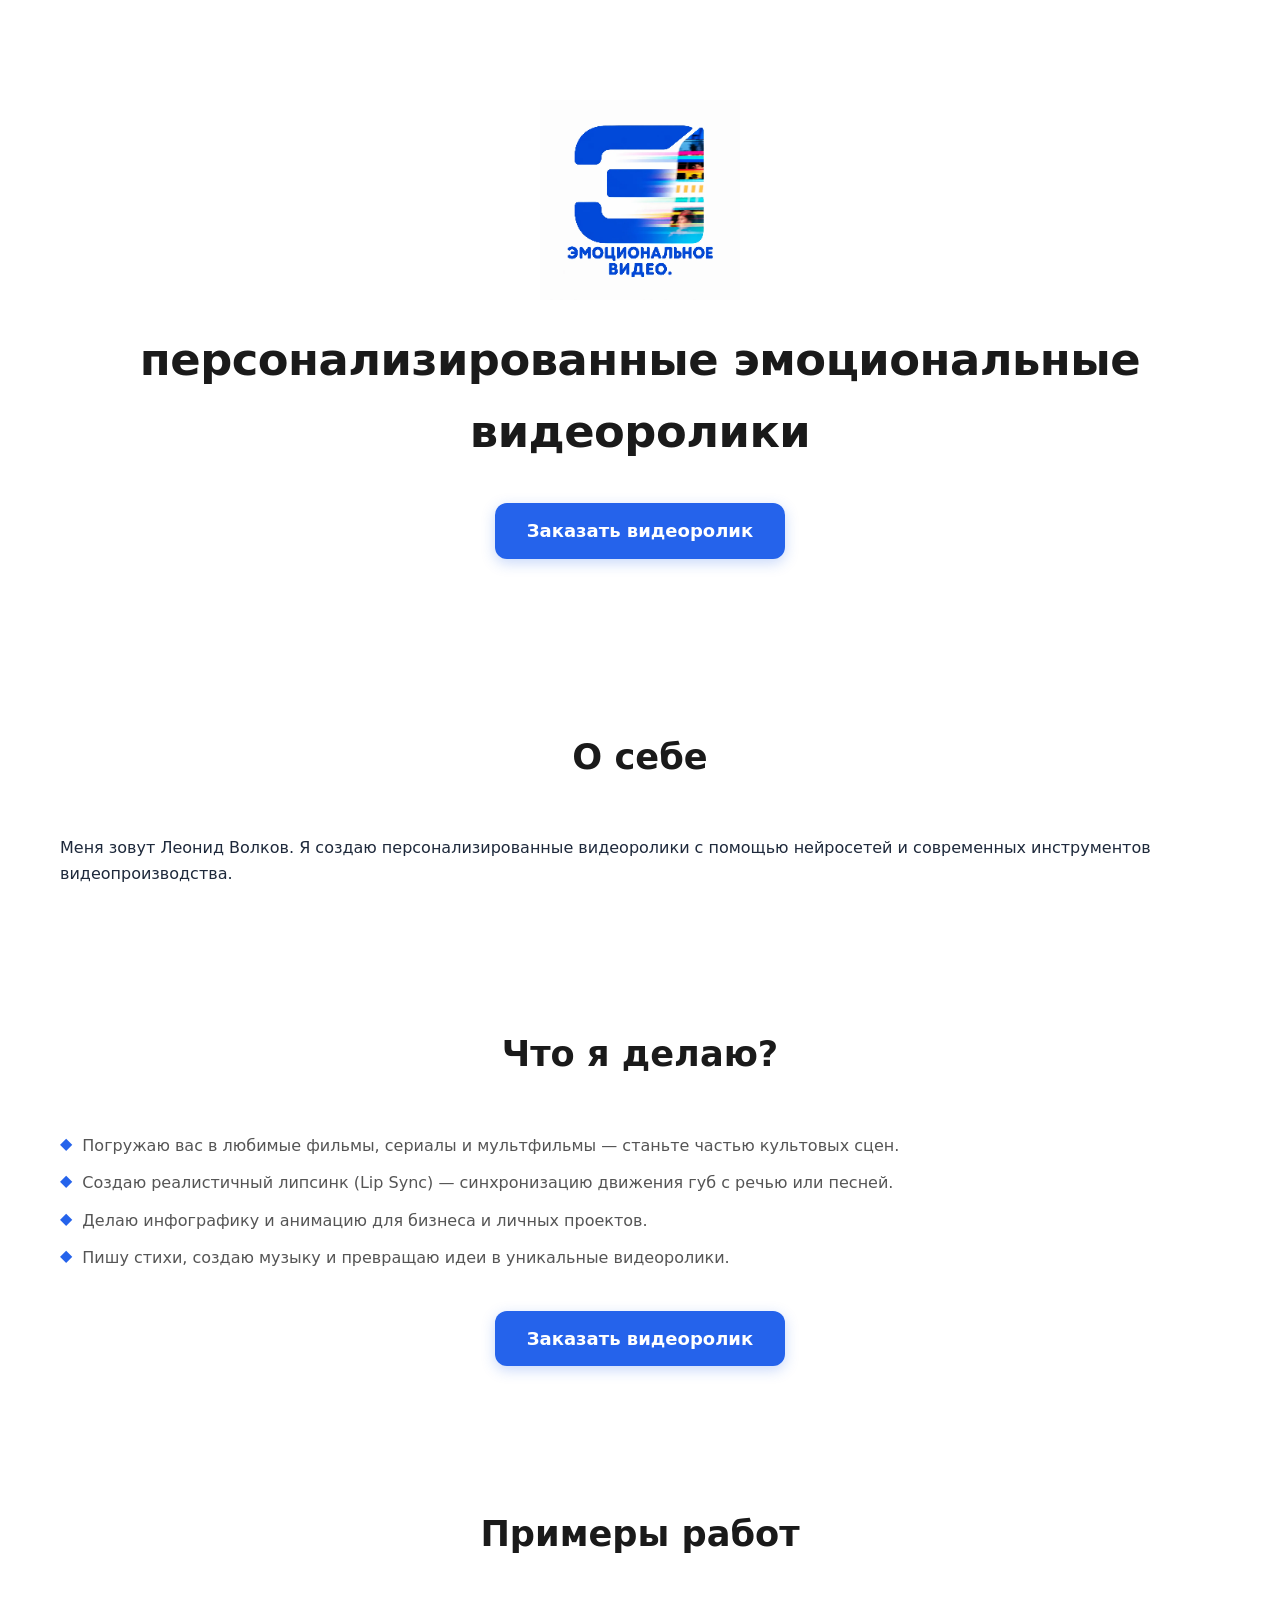
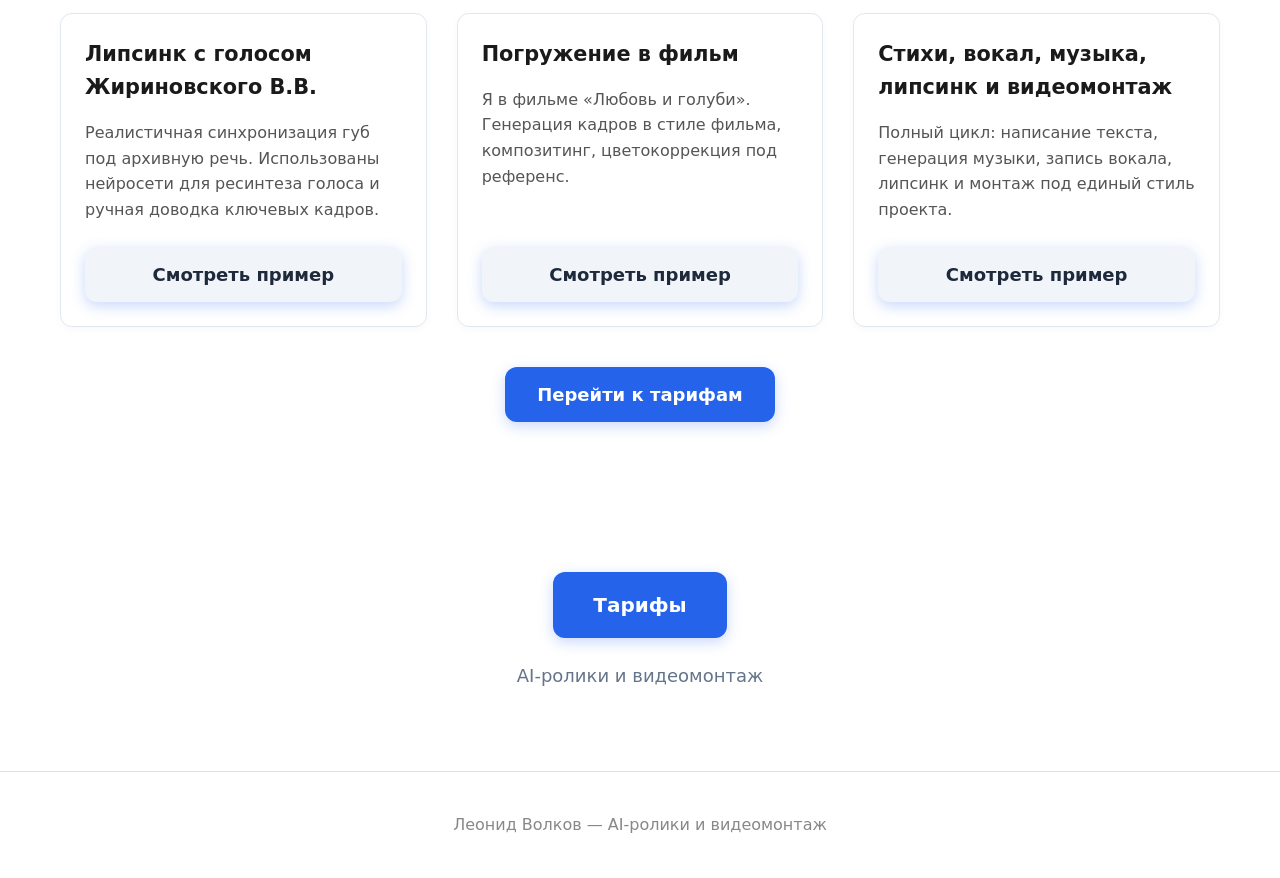
==== commit ac66cdbe: "Update index.html" ====
--- a/index.html
+++ b/index.html
@@ -113,8 +113,8 @@
       <a href="/" class="logo-link">
         <img src="logo.png" alt="Логотип Эмоциональное видео" class="logo" />
       </a>
-      <h1 class="hero-title">Леонид Волков</h1>
-      <p class="hero-subtitle">Персонализированные видеоролики с нейросетями и профессиональным монтажом</p>
+      <h1 class="hero-title">персонализированные эмоциональные видеоролики</h1>
+     
       <!-- Рабочая ссылка на форму заказа -->
       <a href="https://emotion-vid-form.vercel.app/" target="_blank" rel="noopener noreferrer" class="btn-inline">Заказать видеоролик</a>
     </div>
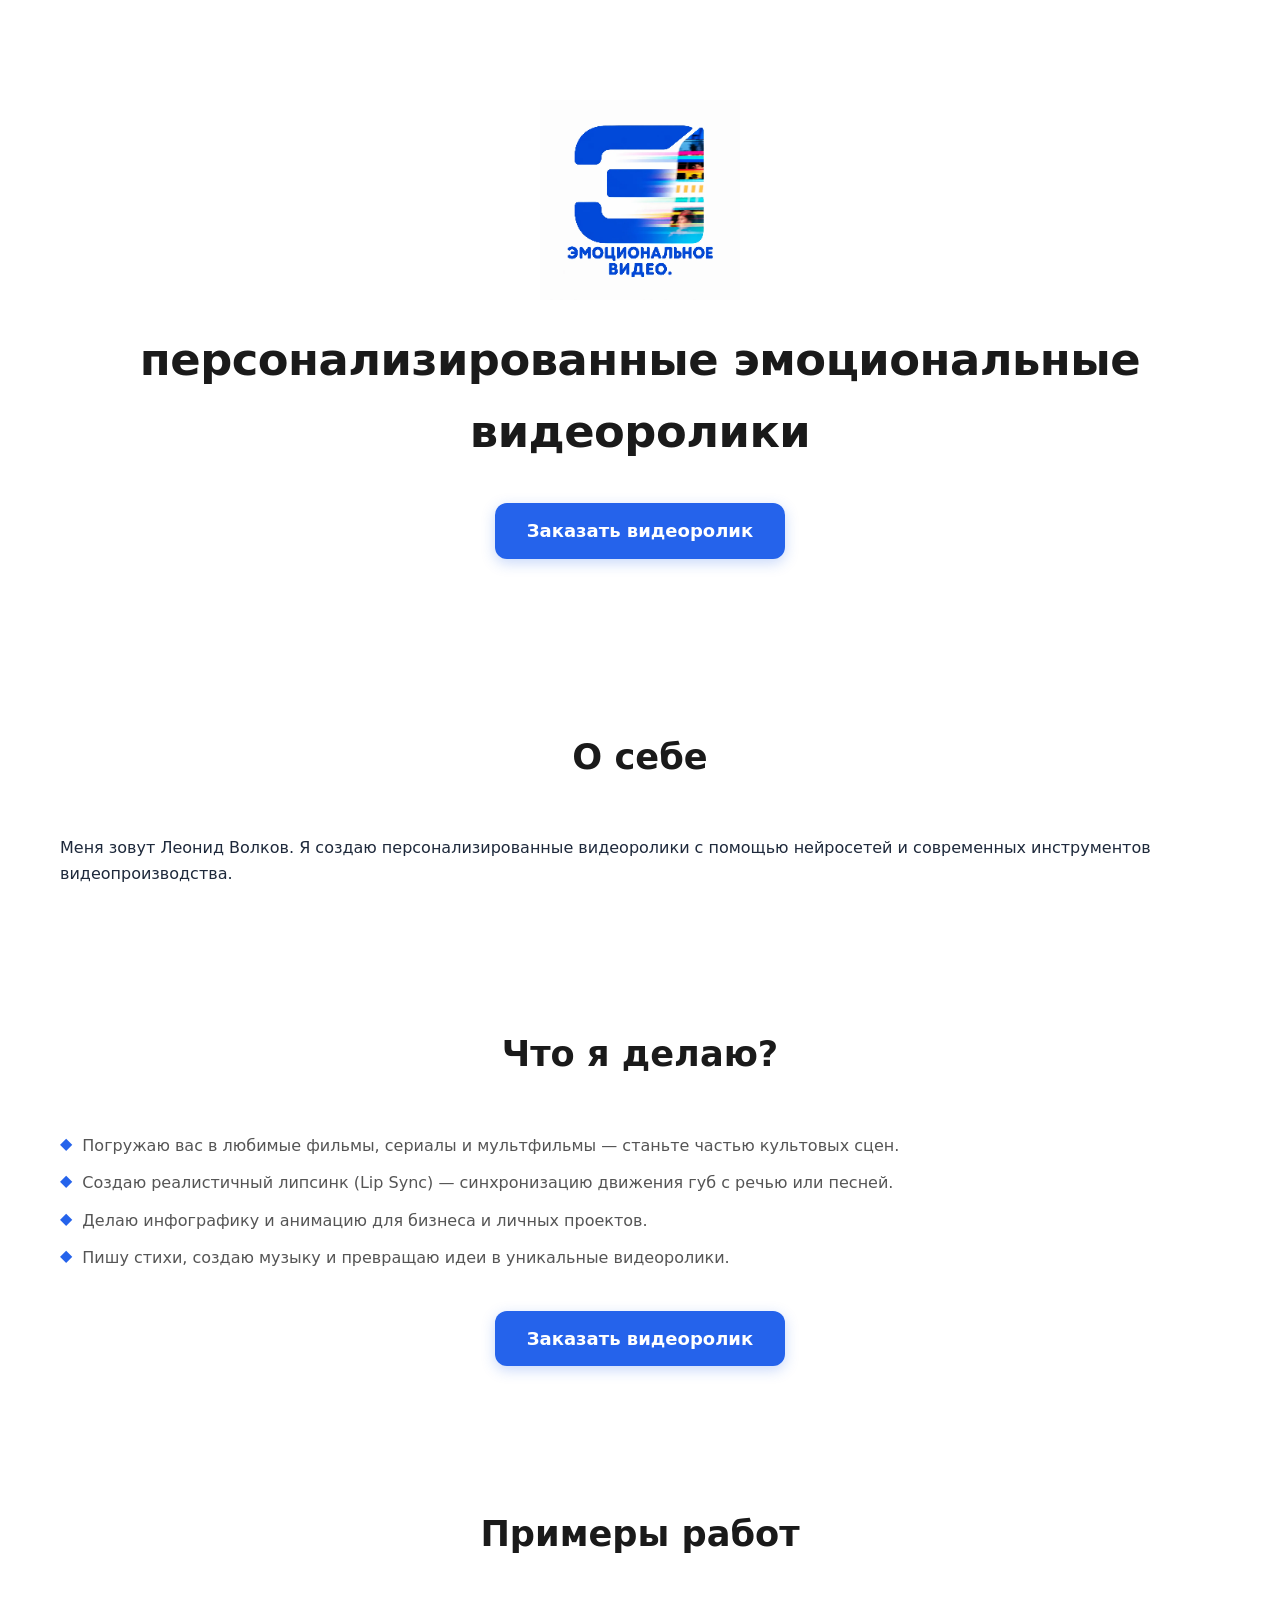
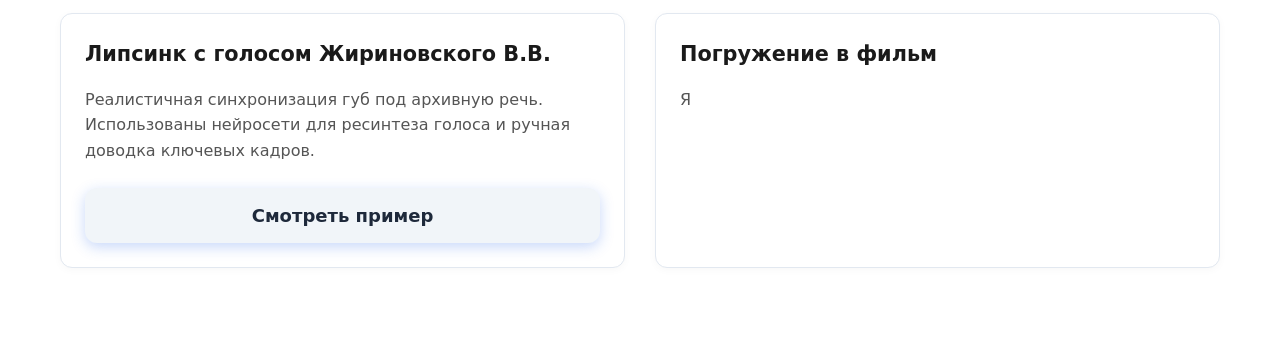
==== commit db1a6d4b: "Update index.html внес ЧаВО" ====
--- a/index.html
+++ b/index.html
@@ -150,31 +150,5 @@
         </article>
         <article class="portfolio-card">
           <h3>Погружение в фильм</h3>
-          <p>Я в фильме «Любовь и голуби». Генерация кадров в стиле фильма, композитинг, цветокоррекция под референс.</p>
-          <a href="https://disk.yandex.ru/i/4N3-dOm4tUbSUQ" target="_blank" rel="noopener noreferrer" class="btn-inline secondary">Смотреть пример</a>
-        </article>
-        <article class="portfolio-card">
-          <h3>Стихи, вокал, музыка, липсинк и видеомонтаж</h3>
-          <p>Полный цикл: написание текста, генерация музыки, запись вокала, липсинк и монтаж под единый стиль проекта.</p>
-          <a href="https://disk.yandex.ru/i/h8XkoGeru8q1Rg" target="_blank" rel="noopener noreferrer" class="btn-inline secondary">Смотреть пример</a>
-        </article>
-      </div>
+          <p>Я
 
-      <div class="cta-block">
-        <a href="#pricing" class="btn-inline">Перейти к тарифам</a>
-      </div>
-    </section>
-
-    <section id="pricing" class="pricing-wrapper">
-      <a href="https://disk.yandex.ru/i/L6-0BLLnjl2rQQ" target="_blank" rel="noopener noreferrer" class="btn-inline">Тарифы</a>
-      <p class="pricing-subtitle">AI‑ролики и видеомонтаж</p>
-    </section>
-  </main>
-
-  <footer>
-    <div class="container">
-      <p>Леонид Волков — AI‑ролики и видеомонтаж</p>
-    </div>
-  </footer>
-</body>
-</html>
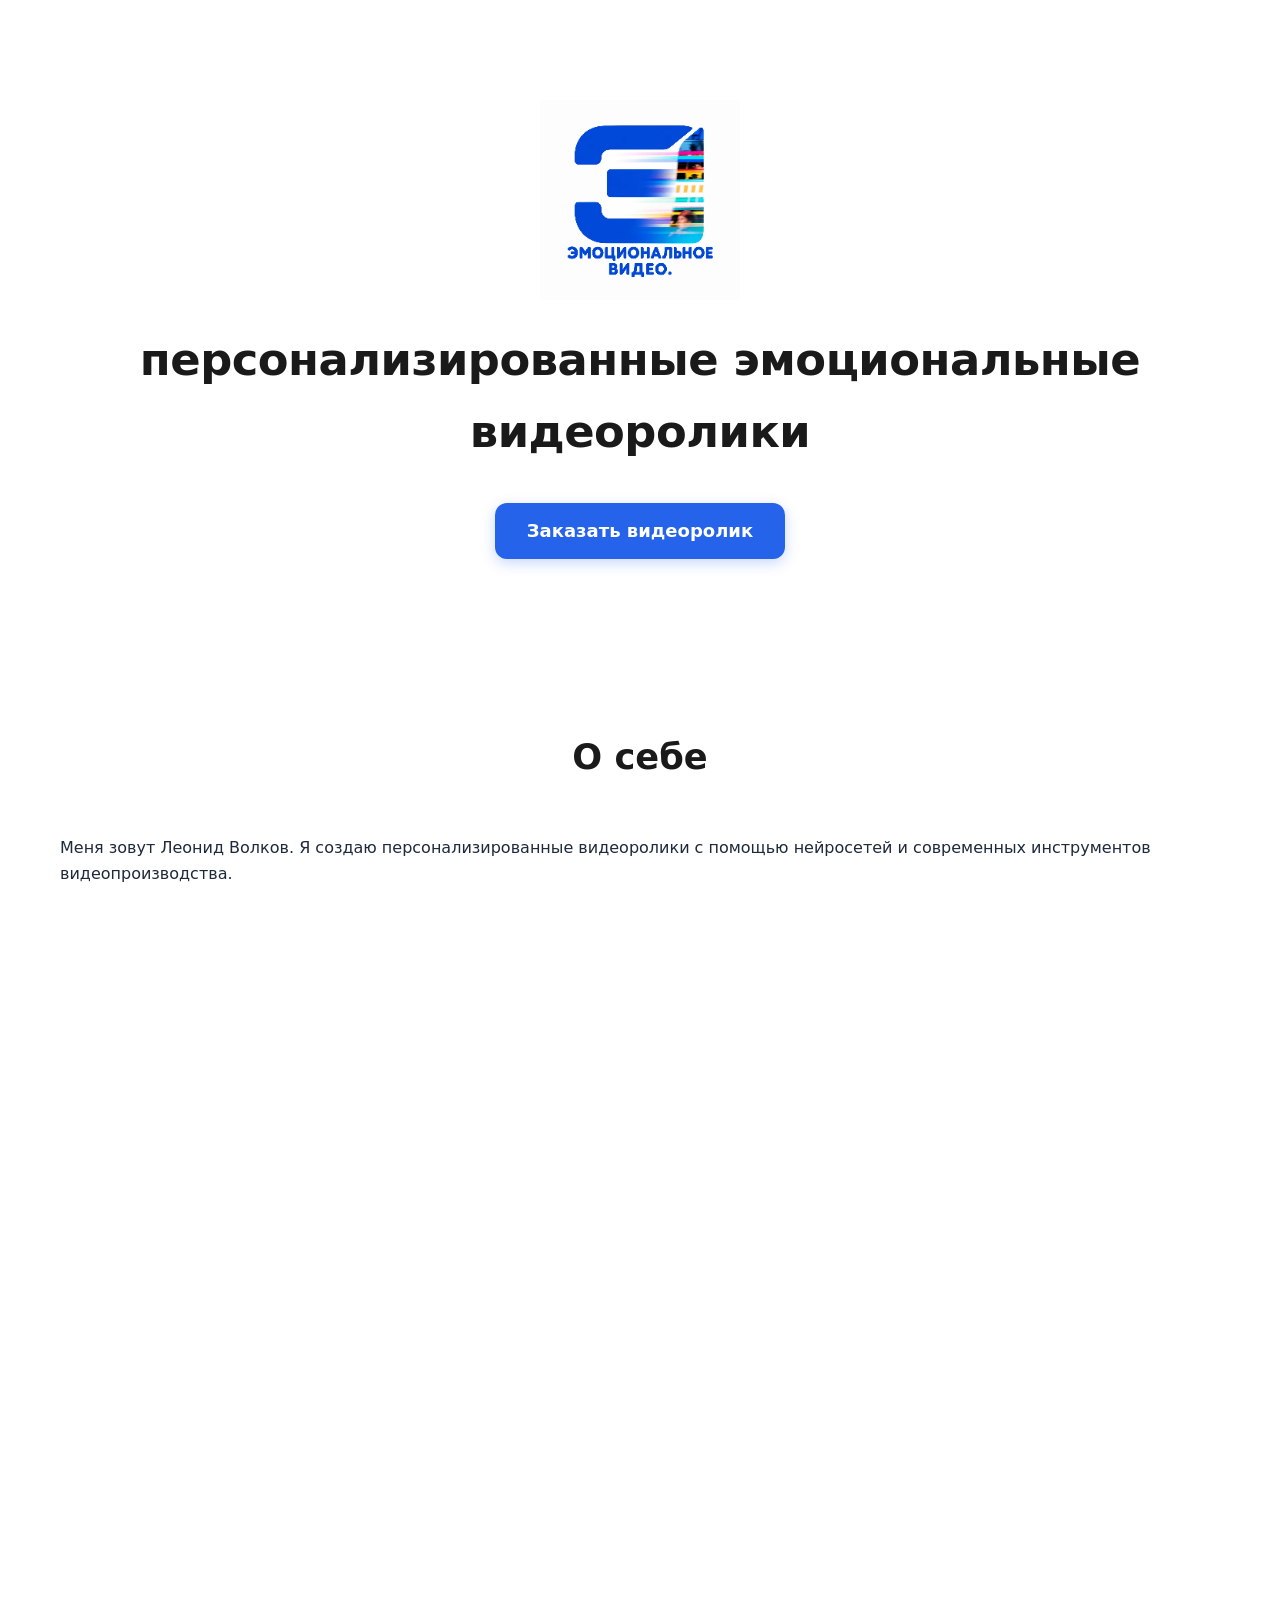
==== commit 74a929bc: "Update index.html" ====
--- a/index.html
+++ b/index.html
@@ -4,22 +4,32 @@
   <meta charset="UTF-8" />
   <meta name="viewport" content="width=device-width, initial-scale=1.0"/>
   <title>Леонид Волков — Эмоциональное видео</title>
+  <!-- style.css оставляем на случай, если там есть что-то важное -->
   <link rel="stylesheet" href="style.css" />
   <style>
+    /* Базовые сбросы и гарантия скролла */
+    html, body {
+      height: 100%;
+      margin: 0;
+      padding: 0;
+      overflow: auto; /* Гарантирует, что страница скроллится */
+    }
     body {
-      margin: 0;
       font-family: system-ui, -apple-system, Segoe UI, Roboto, Helvetica, Arial, sans-serif;
       color: #1e293b;
       background-color: #ffffff;
     }
+
     .container {
       max-width: 1200px;
       margin: 0 auto;
       padding: 0 20px;
     }
+
     .section {
       padding: 70px 0;
     }
+
     .hero {
       padding: 100px 0;
       text-align: center;
@@ -41,15 +51,18 @@
       font-size: 18px;
       line-height: 1.3;
     }
+
     .btn-inline:hover {
       background-color: #1d4ed8;
       transform: translateY(-2px);
       box-shadow: 0 8px 20px rgba(37, 99, 235, 0.3);
     }
+
     .btn-inline.secondary {
       background-color: #f1f5f9;
       color: #1e293b !important;
     }
+
     .btn-inline.secondary:hover {
       background-color: #e2e8f0;
     }
@@ -59,12 +72,20 @@
       grid-template-columns: repeat(auto-fit, minmax(300px, 1fr));
       gap: 30px;
       margin-top: 30px;
-    }
+      /* Явно задаём минимальную высоту, чтобы блок не схлопывался */
+      min-height: 200px;
+    }
+
     .portfolio-card {
       border: 1px solid #e2e8f0;
       padding: 24px;
       border-radius: 12px;
       background: #ffffff;
+      /* Гарантируем, что карточка не схлопнется */
+      min-height: 240px;
+      display: flex;
+      flex-direction: column;
+      justify-content: space-between;
     }
 
     .cta-block {
@@ -74,14 +95,18 @@
 
     .pricing-wrapper {
       text-align: center;
-      padding: 80px 20px;
+      /* Уменьшили паддинг, чтобы блок не «ломал» высоту и не перекрывался */
+      padding: 60px 20px;
       background-color: #ffffff;
-    }
+      min-height: 200px;
+    }
+
     .pricing-wrapper .btn-inline {
       padding: 20px 40px;
       font-size: 20px;
       border-radius: 12px;
     }
+
     .pricing-subtitle {
       margin-top: 24px;
       font-size: 18px;
@@ -94,11 +119,13 @@
       padding: 0;
       margin: 24px 0;
     }
+
     .services-list li {
       margin-bottom: 12px;
       display: flex;
       align-items: flex-start;
     }
+
     .services-list li::before {
       content: "◆";
       margin-right: 10px;
@@ -144,11 +171,52 @@
       <h2>Примеры работ</h2>
       <div class="portfolio-grid">
         <article class="portfolio-card">
-          <h3>Липсинк с голосом Жириновского В.В.</h3>
-          <p>Реалистичная синхронизация губ под архивную речь. Использованы нейросети для ресинтеза голоса и ручная доводка ключевых кадров.</p>
-          <a href="https://disk.yandex.ru/i/XVsx-umc2unrLg" target="_blank" rel="noopener noreferrer" class="btn-inline secondary">Смотреть пример</a>
+          <div>
+            <h3>Липсинк с голосом Жириновского В.В.</h3>
+            <p>Реалистичная синхронизация губ под архивную речь. Использованы нейросети для ресинтеза голоса и ручная доводка ключевых кадров.</p>
+          </div>
+          <div style="margin-top: 20px;">
+            <a href="https://disk.yandex.ru/i/XVsx-umc2unrLg" target="_blank" rel="noopener noreferrer" class="btn-inline secondary">Смотреть пример</a>
+          </div>
         </article>
         <article class="portfolio-card">
-          <h3>Погружение в фильм</h3>
-          <p>Я
-
+          <div>
+            <h3>Погружение в фильм</h3>
+            <p>Я в фильме «Любовь и голуби». Генерация кадров в стиле фильма, композитинг, цветокоррекция под референс.</p>
+          </div>
+          <div style="margin-top: 20px;">
+            <a href="https://disk.yandex.ru/i/4N3-dOm4tUbSUQ" target="_blank" rel="noopener noreferrer" class="btn-inline secondary">Смотреть пример</a>
+          </div>
+        </article>
+        <article class="portfolio-card">
+          <div>
+            <h3>Стихи, вокал, музыка, липсинк и видеомонтаж</h3>
+            <p>Полный цикл: написание текста, генерация музыки, запись вокала, липсинк и монтаж под единый стиль проекта.</p>
+          </div>
+          <div style="margin-top: 20px;">
+            <a href="https://disk.yandex.ru/i/h8XkoGeru8q1Rg" target="_blank" rel="noopener noreferrer" class="btn-inline secondary">Смотреть пример</a>
+          </div>
+        </article>
+      </div>
+
+      <div class="cta-block">
+        <!-- ИЗМЕНЕНИЕ: кнопка теперь ведёт на faq.html -->
+        <a href="faq.html" class="btn-inline">Частые вопросы и ответы</a>
+      </div>
+    </section>
+
+    <section id="pricing" class="pricing-wrapper">
+      <a href="https://disk.yandex.ru/i/L6-0BLLnjl2rQQ" target="_blank" rel="noopener noreferrer" class="btn-inline">Тарифы</a>
+      <p class="pricing-subtitle"></p>
+    </section>
+  </main>
+
+  <footer>
+    <div class="container">
+      <p>Леонид Волков — AI‑ролики и видеомонтаж</p>
+    </div>
+  </footer>
+</body>
+</html>
+
+
